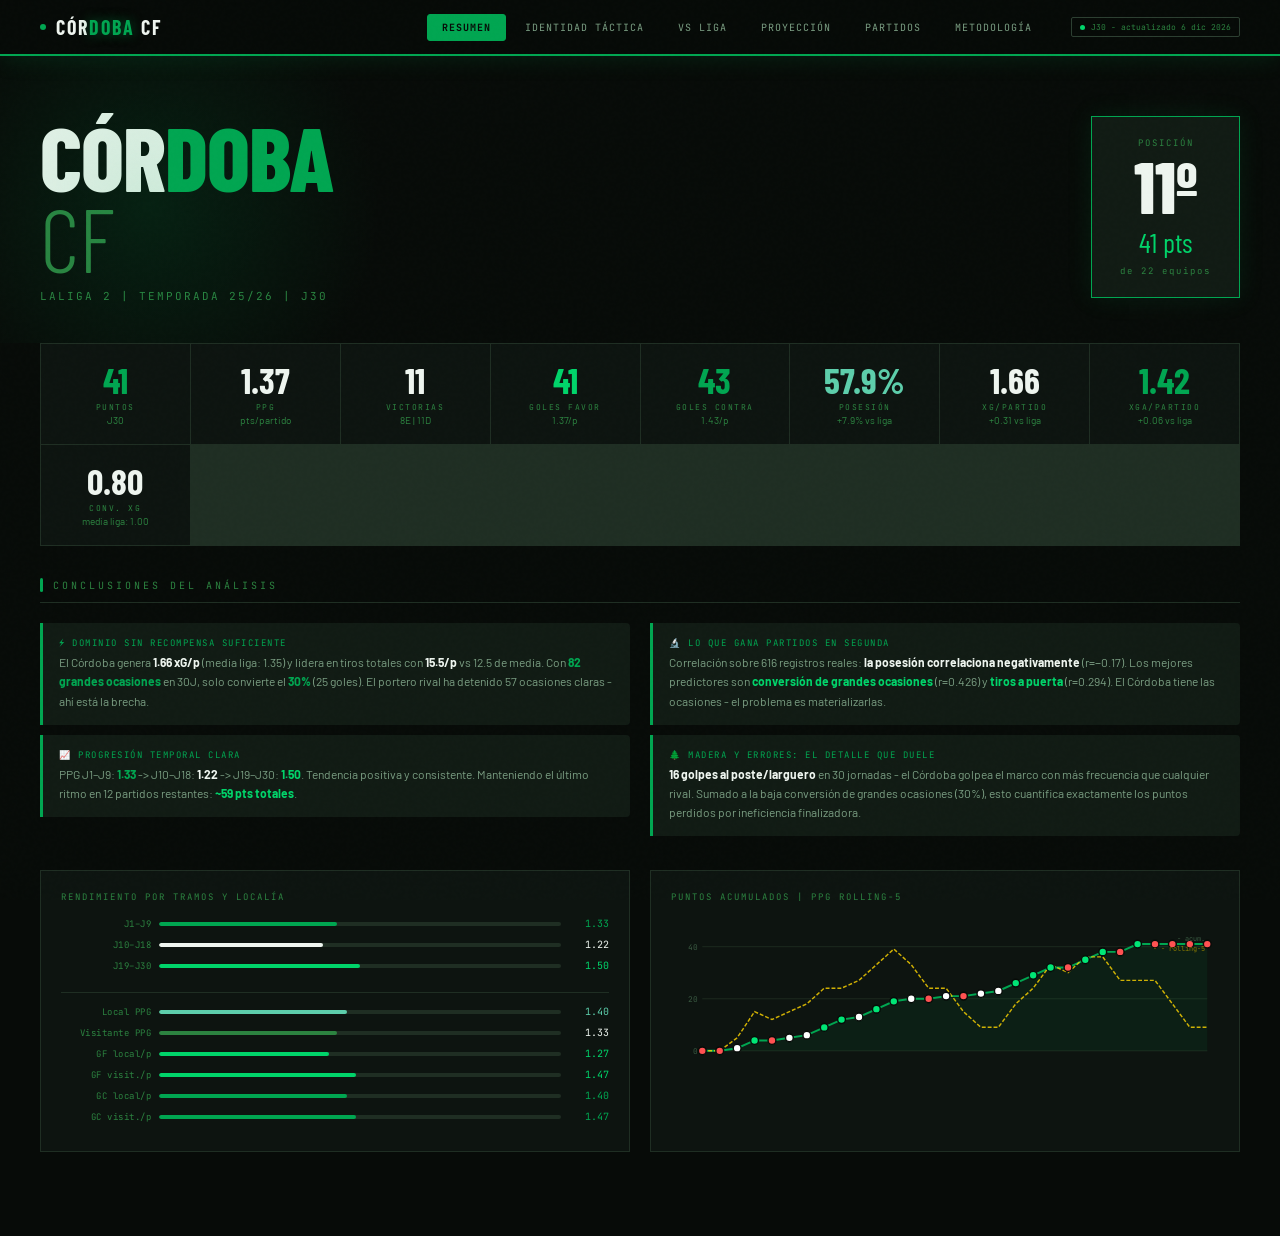
==== dashboard/index.html @ e779d736 "Initial commit" ====
<!DOCTYPE html>
<html lang="es">
<head>
<meta charset="UTF-8">
<meta name="viewport" content="width=device-width, initial-scale=1.0">
<title>Córdoba CF | Análisis Avanzado 25/26</title>
<link rel="stylesheet" href="css/main.css">
</head>
<body>
<div id="tt"></div>

<nav>
  <div class="nav-brand">
    <div class="nav-dot"></div>
    <b>CÓR<span>DOBA</span> CF</b>
  </div>
  <div class="nav-tabs">
    <button class="tab-btn active" onclick="showTab('overview',this)">Resumen</button>
    <button class="tab-btn" onclick="showTab('tactical',this)">Identidad Táctica</button>
    <button class="tab-btn" onclick="showTab('liga',this)">vs Liga</button>
    <button class="tab-btn" onclick="showTab('montecarlo',this)">Proyección</button>
    <button class="tab-btn" onclick="showTab('partidos',this)">Partidos</button>
    <button class="tab-btn" onclick="showTab('metodologia',this)">Metodología</button>
  </div>
  <div class="data-badge" id="dataBadge">cargando...</div>
</nav>

<div id="app"></div>

<!-- scripts cargados en orden: datos -> utilidades -> modelos -> render -> html -> main -->
<script src="js/data.js"></script>
<script src="js/utils.js"></script>
<script src="js/montecarlo.js"></script>
<script src="js/charts.js"></script>
<script src="js/builder.js"></script>
<script src="js/main.js"></script>
</body>
</html>
---- dashboard/css/main.css ----
@import url('https://fonts.googleapis.com/css2?family=Barlow+Condensed:wght@300;400;600;700;800&family=Barlow:wght@300;400;500&family=JetBrains+Mono:wght@400;700&display=swap');

:root {
  --r: #00A651;
  --g: #00D46A;
  --y: #FFFFFF;
  --b: #5DCEAB;
  --o: #A8FF78;
  --bg: #070B08;
  --s1: #0D1410;
  --s2: #111B14;
  --s3: #172119;
  --s4: #1F2E23;
  --s5: #2C3F31;
  --t1: #EEF5EF;
  --t2: #7A9E82;
  --t3: #2c8340;
  --fd: 'Barlow Condensed', sans-serif;
  --fb: 'Barlow', sans-serif;
  --fm: 'JetBrains Mono', monospace;
}

* {
  margin: 0;
  padding: 0;
  box-sizing: border-box
}

html {
  scroll-behavior: smooth
}

body {
  background: var(--bg);
  color: var(--t1);
  font-family: var(--fb);
  font-size: 14px;
  overflow-x: hidden
}

body::before {
  content: '';
  position: fixed;
  inset: 0;
  background-image: url("data:image/svg+xml,%3Csvg viewBox='0 0 256 256' xmlns='http://www.w3.org/2000/svg'%3E%3Cfilter id='noise'%3E%3CfeTurbulence type='fractalNoise' baseFrequency='0.9' numOctaves='4' stitchTiles='stitch'/%3E%3C/filter%3E%3Crect width='100%25' height='100%25' filter='url(%23noise)' opacity='0.03'/%3E%3C/svg%3E");
  pointer-events: none;
  z-index: 9999;
  opacity: .4
}

nav {
  position: sticky;
  top: 0;
  z-index: 100;
  background: rgba(7, 11, 8, .98);
  backdrop-filter: blur(16px);
  border-bottom: 2px solid var(--r);
  padding: 0 40px;
  display: flex;
  align-items: center;
  gap: 24px;
  height: 56px;
  box-shadow: 0 2px 24px rgba(0, 166, 81, .15)
}

.nav-brand {
  font-family: var(--fd);
  font-size: 20px;
  font-weight: 800;
  letter-spacing: 2px;
  color: var(--t1);
  display: flex;
  align-items: center;
  gap: 10px;
  flex-shrink: 0
}

.nav-brand span {
  color: var(--r);
  text-shadow: 0 0 12px rgba(0, 166, 81, .5)
}

.nav-dot {
  width: 6px;
  height: 6px;
  border-radius: 50%;
  background: var(--r);
  animation: pulse 2s infinite
}

@keyframes pulse {

  0%,
  100% {
    opacity: 1;
    transform: scale(1)
  }

  50% {
    opacity: .4;
    transform: scale(.8)
  }
}

.nav-tabs {
  display: flex;
  gap: 4px;
  margin-left: auto
}

.tab-btn {
  padding: 6px 14px;
  font-family: var(--fm);
  font-size: 10px;
  letter-spacing: 1px;
  text-transform: uppercase;
  color: var(--t2);
  background: none;
  border: 1px solid transparent;
  cursor: pointer;
  border-radius: 3px;
  transition: all .2s
}

.tab-btn:hover {
  color: var(--t1);
  background: var(--s3);
  border-color: var(--s5)
}

.tab-btn.active {
  color: var(--bg);
  background: var(--r);
  border-color: var(--r);
  font-weight: 700
}

.data-badge {
  font-family: var(--fm);
  font-size: 8px;
  color: var(--t3);
  display: flex;
  align-items: center;
  gap: 6px;
  flex-shrink: 0;
  border: 1px solid var(--s5);
  padding: 4px 8px;
  border-radius: 2px
}

.data-badge::before {
  content: '';
  width: 5px;
  height: 5px;
  border-radius: 50%;
  background: var(--g);
  flex-shrink: 0
}

.section {
  display: none
}

.section.active {
  display: block
}

.hero {
  padding: 60px 40px 40px;
  position: relative;
  overflow: hidden
}

.hero::before {
  content: '';
  position: absolute;
  top: -100px;
  left: -100px;
  width: 500px;
  height: 500px;
  background: radial-gradient(circle, rgba(0, 166, 81, .14) 0%, transparent 65%);
  pointer-events: none
}

.hero-grid {
  max-width: 1280px;
  margin: 0 auto;
  display: grid;
  grid-template-columns: 1fr auto;
  gap: 40px;
  align-items: start
}

.hero-title {
  font-family: var(--fd);
  font-size: clamp(48px, 7vw, 96px);
  font-weight: 800;
  line-height: .9;
  letter-spacing: -1px
}

.hero-title .red {
  color: var(--r)
}

.hero-title .dim {
  color: var(--t3);
  font-weight: 300
}

.hero-sub {
  font-family: var(--fm);
  font-size: 11px;
  color: var(--t3);
  letter-spacing: 2px;
  margin-top: 12px;
  text-transform: uppercase
}

.position-badge {
  background: var(--s2);
  border: 1px solid var(--r);
  padding: 20px 28px;
  text-align: center;
  box-shadow: 0 0 24px rgba(0, 166, 81, .12)
}

.pos-num {
  font-family: var(--fd);
  font-size: 72px;
  font-weight: 800;
  line-height: 1;
  color: var(--t1)
}

.pos-label {
  font-family: var(--fm);
  font-size: 9px;
  color: var(--t3);
  letter-spacing: 2px
}

.pos-pts {
  font-family: var(--fd);
  font-size: 28px;
  color: var(--g);
  margin-top: 4px
}

.wrap {
  max-width: 1280px;
  margin: 0 auto;
  padding: 0 40px 60px;
}

.sec-title {
  font-family: var(--fm);
  font-size: 10px;
  letter-spacing: 3px;
  text-transform: uppercase;
  color: var(--t3);
  margin-bottom: 20px;
  padding-bottom: 10px;
  border-bottom: 1px solid var(--s4);
  display: flex;
  align-items: center;
  gap: 10px
}

.sec-title::before {
  content: '';
  width: 3px;
  height: 14px;
  background: var(--r);
  display: block;
  border-radius: 2px;
}

.kpi-strip {
  display: grid;
  grid-template-columns: repeat(8, 1fr);
  gap: 1px;
  background: var(--s4);
  border: 1px solid var(--s4);
  margin-bottom: 32px
}

.kpi {
  background: var(--s1);
  padding: 18px 14px;
  text-align: center;
  transition: background .15s
}

.kpi:hover {
  background: var(--s3)
}

.kv {
  font-family: var(--fd);
  font-size: 36px;
  font-weight: 700;
  line-height: 1;
  color: var(--t1)
}

.kv.r {
  color: var(--r)
}

.kv.g {
  color: var(--g)
}

.kv.b {
  color: var(--b)
}

.kl {
  font-family: var(--fm);
  font-size: 8px;
  letter-spacing: 1.5px;
  color: var(--t3);
  margin-top: 4px;
  text-transform: uppercase
}

.ks {
  font-size: 10px;
  color: var(--t3);
  margin-top: 2px
}

.g2 {
  display: grid;
  grid-template-columns: 1fr 1fr;
  gap: 20px;
  margin-bottom: 24px
}

.g3 {
  display: grid;
  grid-template-columns: 1fr 1fr 1fr;
  gap: 20px;
  margin-bottom: 24px
}

.g4 {
  display: grid;
  grid-template-columns: 1fr 1fr 1fr 1fr;
  gap: 20px;
  margin-bottom: 24px
}

.g31 {
  display: grid;
  grid-template-columns: 2fr 1fr;
  gap: 20px;
  margin-bottom: 24px
}

.g13 {
  display: grid;
  grid-template-columns: 1fr 2fr;
  gap: 20px;
  margin-bottom: 24px
}

.panel {
  background: var(--s1);
  border: 1px solid var(--s4);
  padding: 20px;
  animation: fadeUp .4s ease both;
  transition: border-color .2s
}

.panel:hover {
  border-color: var(--s5)
}

.pt {
  font-family: var(--fm);
  font-size: 9px;
  letter-spacing: 2px;
  text-transform: uppercase;
  color: var(--t3);
  margin-bottom: 14px
}

.tabla {
  width: 100%;
  border-collapse: collapse
}

.tabla th {
  font-family: var(--fm);
  font-size: 8px;
  letter-spacing: 1px;
  text-transform: uppercase;
  color: var(--t3);
  padding: 6px 8px;
  text-align: right;
  border-bottom: 1px solid var(--s4);
  cursor: pointer;
  user-select: none;
  transition: color .15s
}

.tabla th:hover {
  color: var(--r)
}

.tabla th.sort-asc::after {
  content: ' ↑'
}

.tabla th.sort-desc::after {
  content: ' ↓'
}

.tabla th:first-child,
.tabla th:nth-child(2) {
  text-align: left
}

.tabla td {
  padding: 7px 8px;
  border-bottom: 1px solid rgba(255, 255, 255, .025);
  text-align: right;
  color: var(--t2);
  font-size: 12px
}

.tabla td:first-child {
  text-align: center;
  font-family: var(--fm);
  font-size: 10px;
  color: var(--t3)
}

.tabla td:nth-child(2) {
  text-align: left;
  color: var(--t1);
  font-weight: 500
}

.tabla tr:hover td {
  background: var(--s3)
}

.tabla tr.highlight td {
  background: rgba(0, 166, 81, .08) !important
}

.tabla tr.highlight td:nth-child(2) {
  color: var(--r);
  font-weight: 700
}

.zona-bar {
  width: 3px;
  height: 14px;
  border-radius: 2px;
  display: inline-block;
  margin-right: 6px;
  vertical-align: middle
}

.hbar-row {
  display: flex;
  align-items: center;
  gap: 8px;
  margin-bottom: 8px
}

.hbar-label {
  font-family: var(--fm);
  font-size: 9px;
  color: var(--t3);
  width: 90px;
  flex-shrink: 0;
  letter-spacing: .5px;
  text-align: right
}

.hbar-track {
  flex: 1;
  height: 4px;
  background: var(--s4);
  border-radius: 2px;
  overflow: hidden
}

.hbar-fill {
  height: 100%;
  border-radius: 2px
}

.hbar-val {
  font-family: var(--fm);
  font-size: 10px;
  color: var(--t1);
  width: 40px;
  text-align: right;
  flex-shrink: 0
}

.rb {
  display: inline-flex;
  align-items: center;
  justify-content: center;
  width: 22px;
  height: 22px;
  border-radius: 3px;
  font-family: var(--fm);
  font-size: 9px;
  font-weight: 700
}

.rb-W {
  background: rgba(0, 166, 81, .25);
  color: #00D46A;
  border: 1px solid rgba(0, 166, 81, .4)
}

.rb-D {
  background: rgba(255, 255, 255, .15);
  color: #FFF;
  border: 1px solid rgba(255, 255, 255, .3)
}

.rb-L {
  background: rgba(220, 40, 40, .2);
  color: #FF5252;
  border: 1px solid rgba(220, 40, 40, .3)
}

.lv-tag {
  font-family: var(--fm);
  font-size: 7px;
  padding: 2px 5px;
  border-radius: 2px;
  letter-spacing: 1px
}

.lv-L {
  background: rgba(0, 166, 81, .18);
  color: var(--r)
}

.lv-V {
  background: var(--s4);
  color: var(--t3)
}

.mc-row {
  display: flex;
  align-items: center;
  gap: 12px;
  margin-bottom: 12px
}

.mc-label {
  font-family: var(--fm);
  font-size: 9px;
  color: var(--t3);
  width: 110px;
  flex-shrink: 0
}

.mc-track {
  flex: 1;
  height: 8px;
  background: var(--s4);
  border-radius: 4px;
  overflow: hidden
}

.mc-fill {
  height: 100%;
  border-radius: 4px;
  transition: width .6s ease
}

.mc-pct {
  font-family: var(--fd);
  font-size: 18px;
  font-weight: 700;
  width: 56px;
  text-align: right;
  flex-shrink: 0
}

.insight {
  background: var(--s2);
  border-left: 3px solid var(--r);
  padding: 14px 16px;
  margin-bottom: 10px;
  border-radius: 0 4px 4px 0
}

.insight-title {
  font-family: var(--fm);
  font-size: 9px;
  letter-spacing: 1.5px;
  text-transform: uppercase;
  color: var(--r);
  margin-bottom: 4px
}

.insight-text {
  font-size: 12px;
  color: var(--t2);
  line-height: 1.6
}

.nd-tag {
  font-family: var(--fm);
  font-size: 8px;
  background: rgba(255, 100, 0, .15);
  color: #FF8040;
  border: 1px solid rgba(255, 100, 0, .3);
  padding: 1px 5px;
  border-radius: 2px
}

@keyframes fadeUp {
  from {
    opacity: 0;
    transform: translateY(12px)
  }

  to {
    opacity: 1;
    transform: translateY(0)
  }
}

#tt {
  position: fixed;
  background: var(--s3);
  border: 1px solid var(--s5);
  padding: 8px 12px;
  font-family: var(--fm);
  font-size: 10px;
  color: var(--t1);
  pointer-events: none;
  z-index: 9998;
  display: none;
  border-radius: 3px;
  box-shadow: 0 4px 20px rgba(0, 0, 0, .5);
  max-width: 280px
}

.meto-block {
  background: var(--s2);
  border: 1px solid var(--s4);
  padding: 24px;
  margin-bottom: 16px
}

.meto-block h3 {
  font-family: var(--fd);
  font-size: 20px;
  font-weight: 700;
  color: var(--r);
  margin-bottom: 12px;
  letter-spacing: 1px
}

.meto-block p,
.meto-block li {
  font-size: 13px;
  color: var(--t2);
  line-height: 1.8
}

.meto-block ul {
  list-style: none;
  padding: 0
}

.meto-block li {
  padding: 2px 0
}

.meto-block li::before {
  content: '- ';
  color: var(--r)
}

.code {
  font-family: var(--fm);
  font-size: 10px;
  background: var(--s4);
  padding: 1px 6px;
  border-radius: 2px;
  color: var(--b)
}

.pipeline {
  display: flex;
  gap: 8px;
  align-items: center;
  flex-wrap: wrap;
  margin-top: 14px
}

.pip {
  background: var(--s4);
  border: 1px solid var(--s5);
  padding: 6px 12px;
  font-family: var(--fm);
  font-size: 9px;
  color: var(--t2);
  border-radius: 2px
}

.pip-arr {
  color: var(--t3);
  font-size: 14px
}

.warn-box {
  background: rgba(255, 100, 0, .08);
  border: 1px solid rgba(255, 100, 0, .3);
  padding: 12px 16px;
  border-radius: 3px;
  font-family: var(--fm);
  font-size: 9px;
  color: #FF8040;
  margin-bottom: 16px;
  line-height: 1.8
}

/* shot-funnel */
.funnel-row {
  display: flex;
  align-items: center;
  gap: 10px;
  margin-bottom: 10px
}

.funnel-label {
  font-family: var(--fm);
  font-size: 9px;
  color: var(--t3);
  width: 100px;
  flex-shrink: 0;
  text-align: right
}

.funnel-bar {
  height: 22px;
  border-radius: 2px;
  display: flex;
  align-items: center;
  padding: 0 8px;
  transition: width .4s ease
}

.funnel-val {
  font-family: var(--fm);
  font-size: 10px;
  color: var(--bg);
  font-weight: 700
}

.funnel-sub {
  font-family: var(--fm);
  font-size: 8px;
  color: var(--t3);
  margin-left: 8px
}

/* bigC grid */
.bigc-grid {
  display: grid;
  grid-template-columns: 1fr 1fr 1fr;
  gap: 1px;
  background: var(--s4);
  margin-bottom: 16px
}

.bigc-cell {
  background: var(--s1);
  padding: 14px;
  text-align: center
}

.bigc-num {
  font-family: var(--fd);
  font-size: 40px;
  font-weight: 700;
  line-height: 1
}

.bigc-lbl {
  font-family: var(--fm);
  font-size: 8px;
  color: var(--t3);
  margin-top: 3px;
  letter-spacing: 1px
}

/* stat comparison dual bar */
.dual-row {
  display: flex;
  align-items: center;
  gap: 6px;
  margin-bottom: 7px
}

.dual-lbl {
  font-family: var(--fm);
  font-size: 8px;
  color: var(--t3);
  width: 95px;
  flex-shrink: 0;
  text-align: right
}

.dual-cor {
  height: 4px;
  border-radius: 2px;
  background: var(--r);
  transition: width .3s
}

.dual-lig {
  height: 4px;
  border-radius: 2px;
  background: var(--s5);
  transition: width .3s
}

.dual-vals {
  font-family: var(--fm);
  font-size: 8px;
  color: var(--t2);
  white-space: nowrap;
  flex-shrink: 0
}

@media(max-width:900px) {
  .kpi-strip {
    grid-template-columns: repeat(4, 1fr)
  }

  .g2,
  .g3,
  .g4,
  .g31,
  .g13 {
    grid-template-columns: 1fr
  }

  nav {
    padding: 0 16px;
    flex-wrap: wrap;
    height: auto;
    padding: 8px 16px;
    gap: 8px
  }

  .nav-tabs {
    flex-wrap: wrap
  }

  .hero,
  .wrap {
    padding-left: 16px;
    padding-right: 16px
  }

  .data-badge {
    display: none
  }
}

.btn-print {
  padding: 6px 14px;
  font-family: var(--fm);
  font-size: 10px;
  letter-spacing: 1px;
  text-transform: uppercase;
  color: var(--bg);
  background: var(--r);
  border: 1px solid var(--r);
  cursor: pointer;
  border-radius: 3px;
  font-weight: 700;
  flex-shrink: 0;
  transition: opacity .2s
}

.btn-print:hover {
  opacity: .8
}

@media print {
  * {
    -webkit-print-color-adjust: exact !important;
    print-color-adjust: exact !important
  }

  nav,
  .btn-print,
  #tt {
    display: none !important
  }

  body {
    background: #070B08 !important;
    color: #EEF5EF !important
  }

  .section {
    display: block !important;
    page-break-after: always
  }

  .section:last-child {
    page-break-after: avoid
  }

  .panel {
    border: 1px solid #1F2E23 !important;
    break-inside: avoid
  }

  .hero {
    padding: 30px 40px 20px !important
  }

  .wrap {
    padding-bottom: 30px !important
  }

  .g2,
  .g3,
  .g31,
  .g13 {
    break-inside: avoid
  }

  @page {
    margin: 10mm;
    size: A4 landscape
  }
}
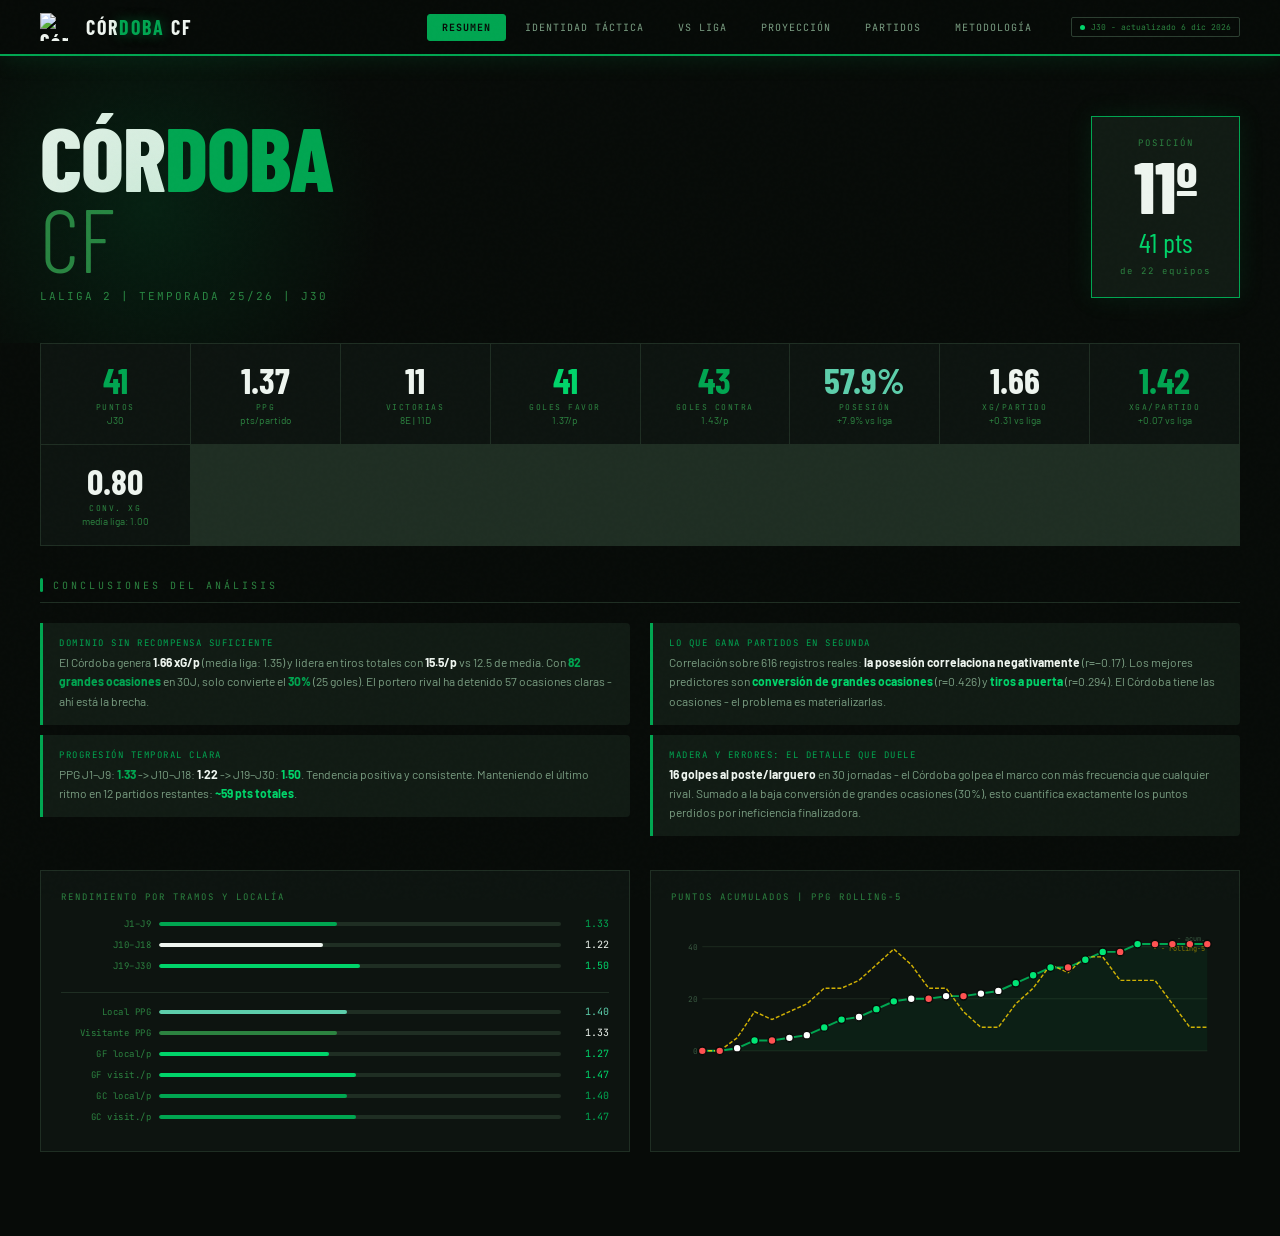
==== commit 1e1a3c53: "Fix bug" ====
--- a/dashboard/index.html
+++ b/dashboard/index.html
@@ -4,6 +4,8 @@
 <meta charset="UTF-8">
 <meta name="viewport" content="width=device-width, initial-scale=1.0">
 <title>Córdoba CF | Análisis Avanzado 25/26</title>
+<link rel="icon" type="image/png" href="../img/cordoba.png" sizes="4x4">
+
 <link rel="stylesheet" href="css/main.css">
 </head>
 <body>
@@ -11,7 +13,7 @@
 
 <nav>
   <div class="nav-brand">
-    <div class="nav-dot"></div>
+    <img src="https://statics-maker.llt-services.com/cor/images/2025/05/22/xsmall-wp/b7b8cfcb-24dc-42f6-9add-30735472b88d-406.webp" alt="Córdoba CF" style="height:28px;width:28px;object-fit:contain;margin-right:8px;">
     <b>CÓR<span>DOBA</span> CF</b>
   </div>
   <div class="nav-tabs">
--- a/dashboard/css/main.css
+++ b/dashboard/css/main.css
@@ -399,7 +399,7 @@
   text-transform: uppercase;
   color: var(--t3);
   padding: 6px 8px;
-  text-align: right;
+  text-align: center;
   border-bottom: 1px solid var(--s4);
   cursor: pointer;
   user-select: none;
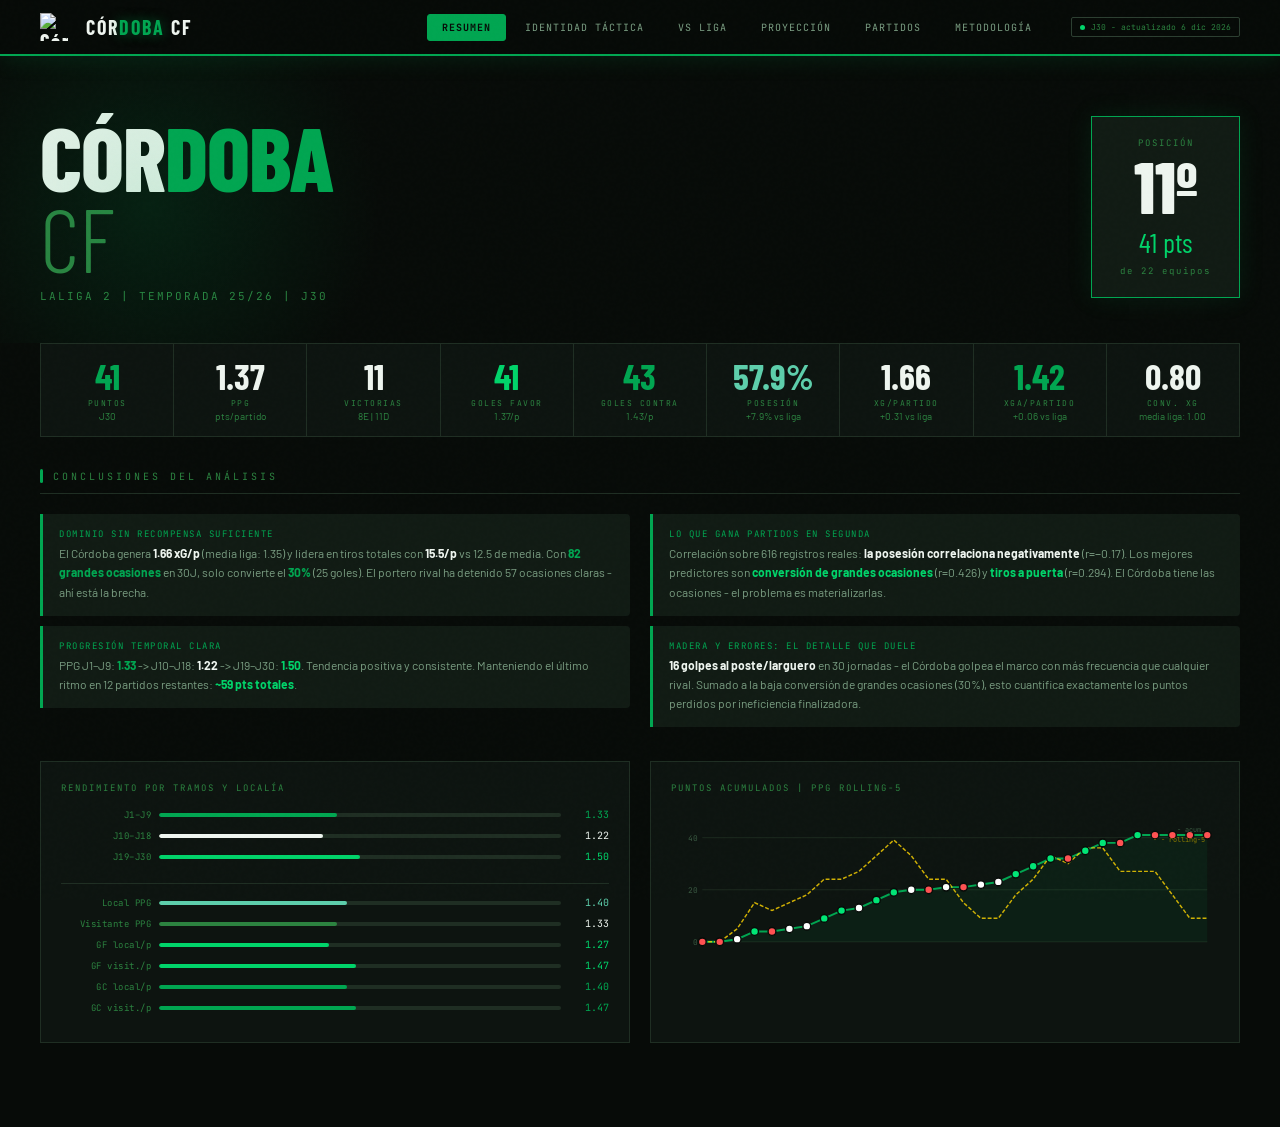
==== commit a9676433: "Mejoras dashboard" ====
--- a/dashboard/index.html
+++ b/dashboard/index.html
@@ -29,7 +29,6 @@
 
 <div id="app"></div>
 
-<!-- scripts cargados en orden: datos -> utilidades -> modelos -> render -> html -> main -->
 <script src="js/data.js"></script>
 <script src="js/utils.js"></script>
 <script src="js/montecarlo.js"></script>
--- a/dashboard/css/main.css
+++ b/dashboard/css/main.css
@@ -278,7 +278,7 @@
 
 .kpi-strip {
   display: grid;
-  grid-template-columns: repeat(8, 1fr);
+  grid-template-columns: repeat(9, 1fr);
   gap: 1px;
   background: var(--s4);
   border: 1px solid var(--s4);
@@ -287,7 +287,7 @@
 
 .kpi {
   background: var(--s1);
-  padding: 18px 14px;
+  padding: 14px 8px;
   text-align: center;
   transition: background .15s
 }
